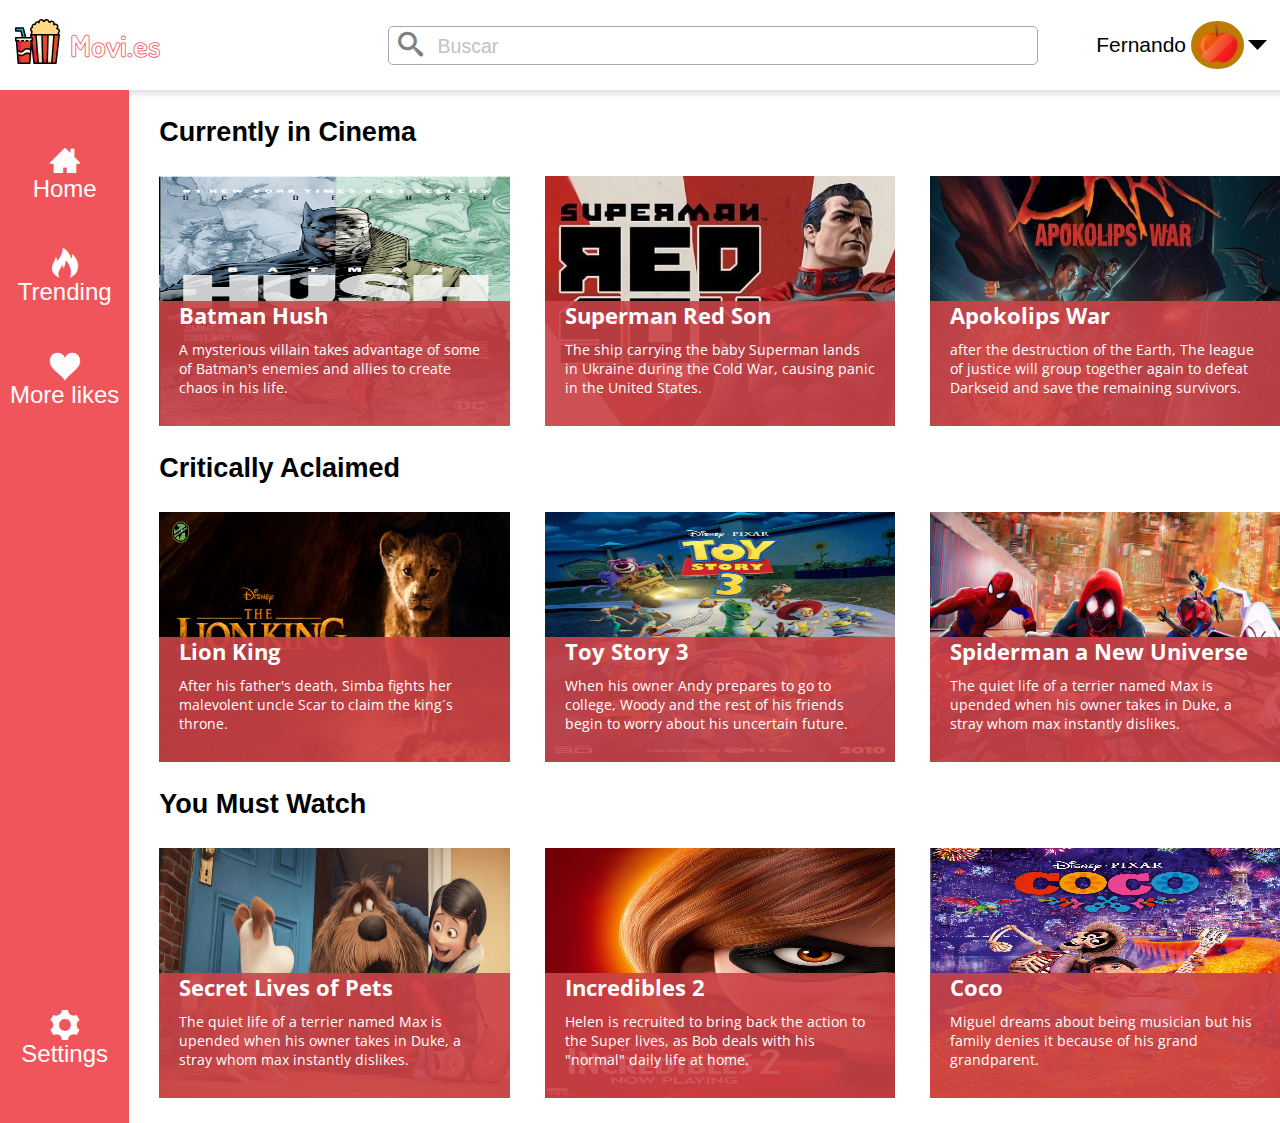
==== index.html @ 50aa79e8 "Functional Website" ====
<!-- Iconos diseñados por <a href="https://www.flaticon.es/autores/pongsakornred" title="pongsakornRed">pongsakornRed</a> from <a href="https://www.flaticon.es/" title="Flaticon"> www.flaticon.es</a> -->
<!-- <div>Iconos diseñados por <a href="https://www.flaticon.es/autores/google" title="Google">Google</a> from <a href="https://www.flaticon.es/" title="Flaticon">www.flaticon.es</a></div> -->

<!DOCTYPE html>
<html lang="en">
<head>
    <meta charset="UTF-8">
    <meta name="viewport" content="width=device-width, initial-scale=1.0">
    <link href="https://fonts.googleapis.com/css2?family=Dosis:wght@300;400;600&display=swap" rel="stylesheet">
    <link href="https://fonts.googleapis.com/css2?family=Open+Sans:wght@300;400;600&display=swap" rel="stylesheet">
    <link rel="stylesheet" href="assets/fonts/icons/style.css" />
    <link rel="stylesheet" href="css/main.css">
    <title>Movi.es</title>
</head>
<body>
        <header>
            <div class="header-container">
   
                <div class="logo">
                    <img src="./assets/images/popcorn.svg" alt="">
                </div>
                <h2 class="title">Movi.es</h2>
                
                <div class="searcher">
                    <label for="search-bar" class="icon-search">
                    </label>
                    <input type="text" placeholder="Buscar" id="search-bar">

                    
                </div>
                  
                <div class="user">
                       <p>
                           Fernando
                       </p>
                       <img class="user-image" src="assets/images/apple.png" alt="Imagen de perfil">
                       <img class="user-settings" src="assets/images/keydown.svg" alt="user settings" />
                   </div>
            </div>
        </header>   
           
        <section class="content-section">
                
            <nav class="menu">
                <ul>
                    <li>
                        <a href="">
                            <span class="icon-home"></span>
                            <span>Home</span>
                        </a>
                    </li>
                    
                    <li>
                        <a href="">
                            <span class="icon-trending"></span>
                            <span>Trending</span>
                        </a>
                    </li>
                    
                    <li>
                        <a href="">
                            <span class="icon-heart"></span>
                            <span>More likes</span>
                        </a>
                    </li>
                    
                    <li>
                        <a href="" >
                            <span class="icon-settings"></span>
                            <span>Settings</span>
                        </a>
                    </li>
                </ul>
            </nav>

            <section class="content-list">
                <h3 class="section-title" > Currently in Cinema </h3>
                <div class="content-container">
                    <article class="content first">
                       
                        <img src="./assets/images/batman-hush.jpg" alt="Image Content">
                            
                        <div class="content-details">
                            <h2 class="content-title">Batman Hush</h2>
    
                            <p class="content-description">                               
                                A mysterious villain takes advantage of some of Batman's enemies and allies to create chaos in his life.
                            </p>
                            </div>
                           
                    </article>
                       
                    <article class="content second">
                        
                        <img src="./assets/images/superman-redson.jpg" alt="Image Content">
                            
                        <div class="content-details">
                            <h2 class="content-title">Superman Red Son</h2>
    
                            <p class="content-description">
                                The ship carrying the baby Superman lands in Ukraine during the Cold War, causing panic in the United States.
                            </p>
                        </div>
                           
                    </article>
                    
                    <article class="content third">
                        
                        <img src="./assets/images/Apokolips-war.jpg" alt="Image Content">
                            
                        <div class="content-details">
                            <h2 class="content-title">Apokolips War</h2>
    
                            <p class="content-description">
                                after the destruction of the Earth, The league of justice will group together again to defeat Darkseid and save the remaining survivors.
                            </p>
                        </div>
                           
                    </article>
                </div>
                
                <h3 class="section-title">Critically Aclaimed</h3>
                    
                 <div class="content-container">
                    <article class="content first">
                        
                        <img src="./assets/images/lion-king.jpg" alt="Image Content">
                            
                        <div class="content-details">
                            <h2 class="content-title">Lion King
                            </h2>
    
                            <p class="content-description">
                                After his father's death, Simba fights her malevolent uncle Scar to claim the king´s throne.
                            </p>
                        </div>
                           
                    </article>
                       
                    <article class="content second">
                        
                        <img src="./assets/images/toy-story3.jpg" alt="Image Content">
                            
                        <div class="content-details">
                            <h2 class="content-title">Toy Story 3</h2>
    
                            <p class="content-description">
                                When his owner Andy prepares to go to college, Woody and the rest of his friends begin to worry about his uncertain future.
                            </p>
                        </div>
                           
                    </article>
                        
                    <article class="content third">
                        
                        <img src="./assets/images/spiderman-new-universe.jpeg" alt="Image Content">
                            
                        <div class="content-details">
                            <h2 class="content-title">Spiderman a New Universe</h2>
    
                            <p class="content-description">
                                The quiet life of a terrier named Max is upended when his owner takes in Duke, a stray whom max instantly dislikes.
                            </p>
                        </div>
                           
                    </article>
                </div>
                
                <h3 class="section-title">You Must Watch
                </h3>
                <div class="content-container">
                    <article class="content first">
                            
                        <img src="./assets/images/The-Secret-Life-of-Pets-trailer.jpg" alt="Image Content">
                                
                        <div class="content-details">
                            <h2 class="content-title">Secret Lives of Pets</h2>
        
                                <p class="content-description">
                                    The quiet life of a terrier named Max is upended when his owner takes in Duke, a stray whom max instantly dislikes.
                                </p>
                        </div>
                               
                    </article>
                    
                    <article class="content second">
                            
                        <img src="./assets/images/incredibles-2.jpg" alt="Image Content">
                                
                        <div class="content-details">
                            <h2 class="content-title">Incredibles 2</h2>
        
                            <p class="content-description">
                                 Helen is recruited to bring back the action to the Super lives, as Bob deals with his "normal" daily life at home.
                            </p>
                        </div>
                               
                    </article>
                            
                    <article class="content third">
                            
                        <img src="./assets/images/coco.jpg" alt="Image Content">
                                
                            <div class="content-details">
                                <h2 class="content-title">Coco</h2>
        
                                <p class="content-description">
                                    Miguel dreams about being musician but his family denies it because of his grand grandparent.
                                </p>
                            </div>
                               
                    </article>
                </div>
                       
                    
            </div>
                    
            </section>
            
         </section>
       
</body>
</html>
---- assets/fonts/icons/style.css ----
@font-face {
  font-family: 'icomoon';
  src:  url('fonts/icomoon.eot?29tkh0');
  src:  url('fonts/icomoon.eot?29tkh0#iefix') format('embedded-opentype'),
    url('fonts/icomoon.ttf?29tkh0') format('truetype'),
    url('fonts/icomoon.woff?29tkh0') format('woff'),
    url('fonts/icomoon.svg?29tkh0#icomoon') format('svg');
  font-weight: normal;
  font-style: normal;
  font-display: block;
}

[class^="icon-"], [class*=" icon-"] {
  /* use !important to prevent issues with browser extensions that change fonts */
  font-family: 'icomoon' !important;
  speak: never;
  font-style: normal;
  font-weight: normal;
  font-variant: normal;
  text-transform: none;
  line-height: 1;

  /* Better Font Rendering =========== */
  -webkit-font-smoothing: antialiased;
  -moz-osx-font-smoothing: grayscale;
}

.icon-home:before {
  content: "\e902";
}
.icon-search:before {
  content: "\e986";
}
.icon-settings:before {
  content: "\e994";
}
.icon-trending:before {
  content: "\e9a9";
}
.icon-heart:before {
  content: "\e9da";
}
---- css/main.css ----
body{
    margin: 0;
}

header{
    font-size: 30px;
    font-family:Helvetica,Arial, sans-serif;
    height: 3em;
    width: 100%;
    padding: 0 .5em;
    display: grid;
    grid-template-columns:100%;
    box-shadow: -16px 4px 6px #E1E1E1;
}

.header-container{
    display: grid;
    grid-template-columns:auto auto .50fr 1.5fr .5fr;
    grid-template-areas:"badge title . searcher user" ;
    align-items: center;
}

header .logo img{
    width: 1.5em;
    grid-area: badge;
    margin-right:10px;

    cursor: pointer;
}

header .title{
    font-size:1em;
    font-family: 'Dosis';
    font-weight: bold;
    color: white;
    -webkit-text-stroke: .80px #f0555c;
    grid-area:title;
}

header .searcher{
    grid-area: searcher;
    margin-right: 30px;

    display: flex;
    align-items: center;
    font-size:30px;

}
header  .icon-search{
    color:gray ;
    font-size:.835em;
    position: absolute;
    margin:auto 0;
    padding-left: 10px;
    
    cursor:pointer;
}
header .searcher input{
    width: 100%;
    height: 2em;
    padding-left:2.5em;
    padding-top:3px;
    font-size:.65em;
    border:1px solid #a8a7af;
    border-radius:5px;
    box-sizing: border-box;
}
header .searcher input:focus{
    outline: none;
}
header .searcher input::placeholder{
    color: #c2c2c2;
    font-size: 100%;
}

header .user{
    grid-area: user;
    display: flex;
    align-items: center;
    justify-content: center;

}
header .user p{
    font-size:70%;
}
header .user-image{
    width: 1.75em;
    height: 1.50em;
    margin-left:5px;

    border-radius: 50% ;
    background:rgb(187, 124, .9);
    padding-bottom: 3.5px;

    cursor: pointer;
}

header .user-settings{
    width: .65em;
    margin-left: 4px;

    cursor: pointer;
}

.icon-home:hover{
    color:#397fa7;
}
.icon-trending:hover{
    color:#ffa34d;
}
.icon-heart:hover{
    color:#d84828;
}
.icon-settings:hover{
    color:#b9bcbe;
}


.content-section{
    display: grid;
    grid-template-columns: auto auto;
    grid-template-areas:"menu content";
    grid-gap:1em;


    font-size:30px;
}

.menu{
    grid-area:menu;
    display: grid;
    padding:10px;
    justify-content: center;
    background-color: #f0555c;

    position: relative;
}

.menu ul{
    padding:0;
    margin: 0;
    font-size:1em;
    font-family: Arial, Helvetica, sans-serif;
}

.menu li{
    list-style:none;
    margin: 1.5em auto;

    width: max-content;
}
.menu a{
    color: white;
    text-decoration: none;
    display: flex;
    flex-direction: column;
    align-items: center;
}
.menu a span:last-child{
    font-size: .80em;
    font-weight: 500;
}


.menu li:last-child{
    position: absolute;
    bottom:10px;
    right: 0;
    left: 0;
}

.content-list{
    grid-area:content;
}

.content-container{
    display: grid;
    grid-template-columns: 1fr 1fr 1fr;
    grid-template-rows:250px;
    grid-gap:35px;
}
.content-container:last-child{
    margin-bottom:25px;
}

.content{
    position: relative;
    height: 250px;
}

.content-list .section-title{
    font-size: .90em;
    font-family: 'Arial';
    cursor:pointer;

    border-bottom: 1px solid transparent;
}

.content-list .section-title:hover{
    transition: .35s;
    border-color: #e1e1e1;
}


.content img{
    width: 100%;
    height: 100%;
}

.content-details{
    font-size: .9rem;
    font-family: 'Open Sans';
    color: white;
    background-color:rgba(203,67,71,.9);
    padding: 0 20px;

    position: absolute;
    bottom: 0;
    top:50%;
}

.content-title,
.content-description{
    margin: 0;
}
.content-title{
    margin-bottom:10px;
}

/* 
// Responsive Design //
*/

@media screen and (max-width:1024px)
{
    header{
        font-size:24px;
    }
    header .searcher{
        font-size:24px;
    }

    .content-container{
        grid-template-columns: 1fr 1fr;
    }

    .section-title{
        text-align: center;
    }

    .content.third{
        grid-column-end: span 2;
        width: 75%;
        /* height: 100%; */
        margin: 0 auto;
    }

    .content.third .content-details{
        text-align: center;
        top:60%;
    }

    .user{
        font-size: .9em;
        margin-right: .5em;

    }
    .user .user-settings{
        display: none;
    }

}

@media screen and (max-width:768px)
{
    .menu ul{
        font-size:.75em;
    }

    .content-list .section-title{
        border-color: #e1e1e1;
    }
}

@media screen and (max-width:640px){
    .content{
        grid-column-end: span 2;
        width: 75%;
        margin: 0 auto; 
    }

    .content.third .content-details{
        top: 50%;
        text-align: left;
    }
    
}

@media screen and (max-width:480px)
{
    .menu ul{
        font-size:.67em;
    }


    .container{
        grid-auto-rows: 420vh;
    }

    .content{
        margin: 0;
        width: 100%;
    }
    .content.third{
        margin: 0;
        width: inherit;
        /* height: 100%; */
    }
    .content.third .content-details{
        top: 50%;
    }
}

@media screen and (max-width:360px)
{
    .content-details{
        font-size:.8rem;
    }

    .header-container{
        grid-template-areas: "bagde title searcher searcher user";
    }

    .header-container .searcher{
        margin: 0 10px;
    }

    .content-details{
        width: 100%;
        top: 70%;
        padding: 0;
        text-align:center
    }
    .content.third .content-details{
        top: 70%;
        text-align: center;
    }
    .content-details .content-title{
        margin: 5%;
    }
    .content-details .content-description{
        display: none;
    }

}
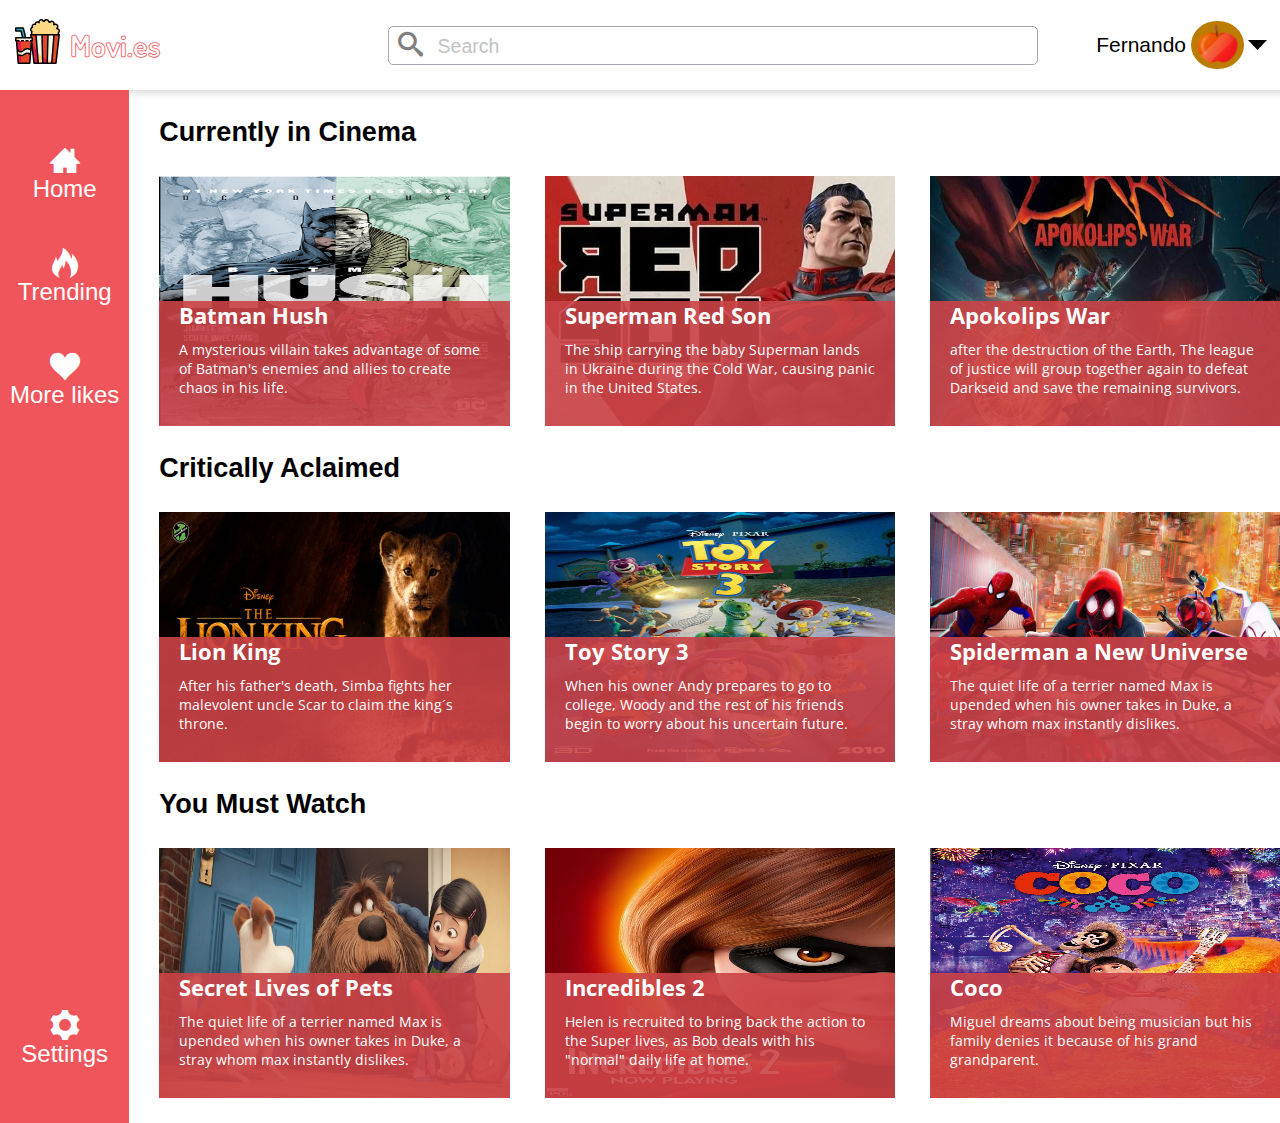
==== commit 66e85913: "Merge branch 'master' of https://github.com/GagoFernando/Movi.es" ====
--- a/index.html
+++ b/index.html
@@ -24,7 +24,7 @@
                 <div class="searcher">
                     <label for="search-bar" class="icon-search">
                     </label>
-                    <input type="text" placeholder="Buscar" id="search-bar">
+                    <input type="text" placeholder="Search" id="search-bar">
 
                     
                 </div>
